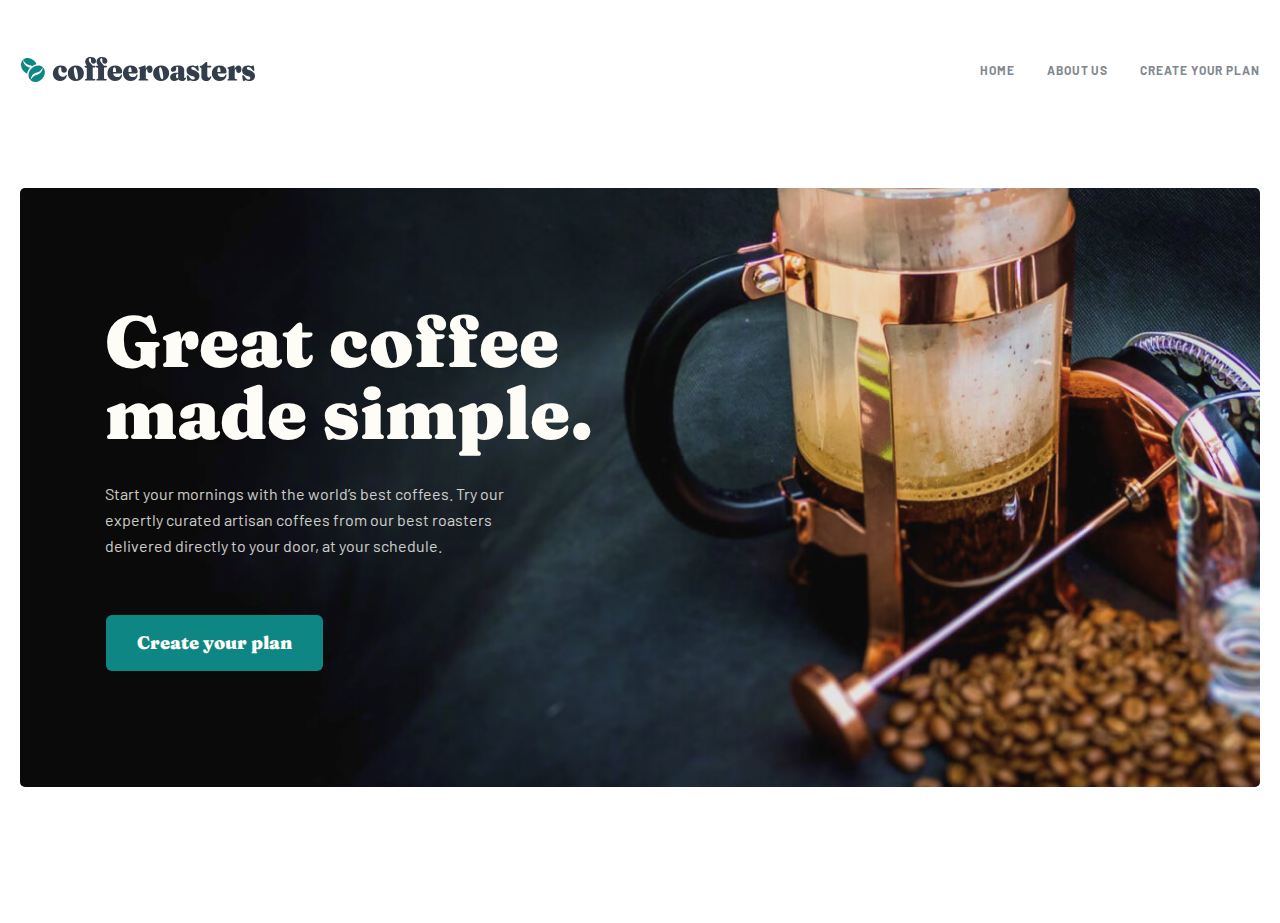
==== index.html @ 017e52be "Initial Commit, Hero section is done" ====
<!DOCTYPE html>
<html lang="en">
<head>
    <meta charset="UTF-8">
    <meta http-equiv="X-UA-Compatible" content="IE=edge">
    <meta name="viewport" content="width=device-width, initial-scale=1.0">
    <title>Coffe Roaster</title>
    <link rel="stylesheet" href="./css/normalize.css">
    <link rel="stylesheet" href="./css/main.css">
</head>
<body>
    
    <!-- Header start -->
    <header class="site-header">
        <div class="container">
            <div class="header-box">
                <a class="site-logo-link" href="index.html">
                    <img class="site-header-logo" src="./img/home/logo.svg" alt="coffe roaster logo" width="236" height="26">
                </a>
                <ul class="site-header-list">
                    <li class="site-header-item">
                        <a class="site-header-link" href="#">HOME</a>
                    </li>
                    <li class="site-header-item">
                        <a class="site-header-link" href="#">ABOUT US</a>
                    </li>
                    <li class="site-header-item">
                        <a class="site-header-link" href="#">CREATE YOUR PLAN</a>
                    </li>
                </ul>
            </div>
        </div>
    </header>
    <!-- Header finish -->
    
    <!-- Main start -->
    <main class="site-main">
        <!-- Hero section start  -->
        <section class="hero-section">
            <div class="container">
                <div class="hero-section-box">
                    <h1 class="hero-section-title">Great coffee
                        made simple.</h1>
                        <p class="hero-section-paragraph">Start your mornings with the world’s best coffees. Try our expertly curated artisan coffees from our best roasters delivered directly to your door, at your schedule.</p>
                        <button class="hero-btn" type="button">Create your plan</button>
                </div>
            </div>
            
        </section>
        <!-- Hero section finish  -->
        
    </main>
    <!-- Main finish  -->
    
    <!-- Footer start -->
    <footer class="site-footer">
        
    </footer>
    <!-- Footer finish -->
    <script src="./js/app.js"></script>
</body>
</html>
---- css/main.css ----
/* barlow-regular - latin */
@font-face {
    font-display: swap; /* Check https://developer.mozilla.org/en-US/docs/Web/CSS/@font-face/font-display for other options. */
    font-family: 'Barlow';
    font-style: normal;
    font-weight: 400;
    src: url('../fonts/barlow-v12-latin-regular.woff2') format('woff2'), /* Chrome 36+, Opera 23+, Firefox 39+ */
    url('../fonts/barlow-v12-latin-regular.woff') format('woff'); /* Chrome 5+, Firefox 3.6+, IE 9+, Safari 5.1+ */
}
/* barlow-500 - latin */
@font-face {
    font-display: swap; /* Check https://developer.mozilla.org/en-US/docs/Web/CSS/@font-face/font-display for other options. */
    font-family: 'Barlow';
    font-style: normal;
    font-weight: 500;
    src: url('../fonts/barlow-v12-latin-500.woff2') format('woff2'), /* Chrome 36+, Opera 23+, Firefox 39+ */
    url('../fonts/barlow-v12-latin-500.woff') format('woff'); /* Chrome 5+, Firefox 3.6+, IE 9+, Safari 5.1+ */
}
/* barlow-600 - latin */
@font-face {
    font-display: swap; /* Check https://developer.mozilla.org/en-US/docs/Web/CSS/@font-face/font-display for other options. */
    font-family: 'Barlow';
    font-style: normal;
    font-weight: 600;
    src: url('../fonts/barlow-v12-latin-600.woff2') format('woff2'), /* Chrome 36+, Opera 23+, Firefox 39+ */
    url('../fonts/barlow-v12-latin-600.woff') format('woff'); /* Chrome 5+, Firefox 3.6+, IE 9+, Safari 5.1+ */
}
/* barlow-700 - latin */
@font-face {
    font-display: swap; /* Check https://developer.mozilla.org/en-US/docs/Web/CSS/@font-face/font-display for other options. */
    font-family: 'Barlow';
    font-style: normal;
    font-weight: 700;
    src: url('../fonts/barlow-v12-latin-700.woff2') format('woff2'), /* Chrome 36+, Opera 23+, Firefox 39+ */
    url('../fonts/barlow-v12-latin-700.woff') format('woff'); /* Chrome 5+, Firefox 3.6+, IE 9+, Safari 5.1+ */
}

/* fraunces-regular - latin */
@font-face {
    font-display: swap; /* Check https://developer.mozilla.org/en-US/docs/Web/CSS/@font-face/font-display for other options. */
    font-family: 'Fraunces';
    font-style: normal;
    font-weight: 400;
    src: url('../fonts/fraunces-v30-latin-regular.woff2') format('woff2'), /* Chrome 36+, Opera 23+, Firefox 39+ */
    url('../fonts/fraunces-v30-latin-regular.woff') format('woff'); /* Chrome 5+, Firefox 3.6+, IE 9+, Safari 5.1+ */
}
/* fraunces-900 - latin */
@font-face {
    font-display: swap; /* Check https://developer.mozilla.org/en-US/docs/Web/CSS/@font-face/font-display for other options. */
    font-family: 'Fraunces';
    font-style: normal;
    font-weight: 900;
    src: url('../fonts/fraunces-v30-latin-900.woff2') format('woff2'), /* Chrome 36+, Opera 23+, Firefox 39+ */
    url('../fonts/fraunces-v30-latin-900.woff') format('woff'); /* Chrome 5+, Firefox 3.6+, IE 9+, Safari 5.1+ */
}

/* VARIABLES */
:root{
    /* --main-text-color : #fff; */
    /* --main-bg-color : #fff; */
    /* --main-font-size : 16px; */
    /* --main-font-weight : 400; */
    /* --main-line-height : 1.5; */
}
*{
    box-sizing: border-box;
}
/* GENERAL */
*,
*::before,
*::after{
    box-sizing: inherit;
}
html{
    height: 100%;
    box-sizing: border-box;
}
img{
    display: block;
    height: auto;
}
body{
    display: flex;
    flex-direction: column;
    height: 100%;
    margin: 0;
    padding: 0;
    font-family: "Barlow", "Arial", sans-serif;
}

/* VISUALLY-HIDDEN */
.visually-hidden {
    position: absolute;
    width: 1px;
    height: 1px;
    margin: -1px;
    padding: 0;
    border: 0;
    white-space: nowrap;
    clip-path: inset(100%);
    clip: rect(0 0 0 0);
    overflow: hidden;
}

/* CONTAINER */
.container{
    max-width: 1320px;
    margin-right: auto;
    margin-left: auto;
    padding-right: 20px;
    padding-left: 20px;
}

/* STICKY-FOOTER */
.site-main{
    flex-grow: 1;
}

/** HEADER STYLE START */

.header-box {
    display: flex;
    align-items: center;
    justify-content: space-between;
    padding-top: 44px;
    padding-bottom: 45px;
}

.site-header-list {
    display: flex;
    align-items: center;
    padding-left: 0;
    list-style: none;
}

.site-header-item:not(:last-child) {
    margin-right: 32px;
}

.site-header-link {
    font-weight: 700;
    font-size: 12px;
    line-height: 15px;
    letter-spacing: 0.923077px;
    text-decoration: none;
    color: #83888F;
}

.site-header-link:active {
    color: #333D4B;
}
/** HEADER STYLE END */

/** MAIN STYLE START*/

/*! HERO SECTION STYLE START */

.hero-section {
    margin-bottom: 136px;
}
.hero-section-box {
    background-image: url(../img/home/hero-background.jpg);
    background-repeat: no-repeat;
    background-size: cover;
    border-radius: 5px;
    padding-bottom: 116px;
}

.hero-section-title {
    font-family: 'Fraunces';
    font-weight: 900;
    font-size: 72px;
    line-height: 72px;
    color: #FEFCF7;
    width: 600px;
    margin-bottom: 32px;
    padding-top: 117px;
    padding-left: 85px;
}

.hero-section-paragraph {
    font-weight: 400;
    font-size: 16px;
    line-height: 26px;
    color: #FEFCF7;
    opacity: 0.8;
    width: 445px;
    margin-bottom: 56px;
    margin-left: 85px;
}

.hero-btn {
    font-family: 'Fraunces';
    font-weight: 900;
    font-size: 18px;
    line-height: 25px;
    text-align: center;
    color: #FEFCF7;
    width: 217px;
    height: 56px;
    background: #0E8784;
    border-radius: 6px;
    border: none;
    margin-left: 86px;
}

.hero-btn:active {
    color: #FEFCF7;
    background: #66D2CF;
}

/*! HERO SECTION STYLE END */

/** MAIN STYLE END */
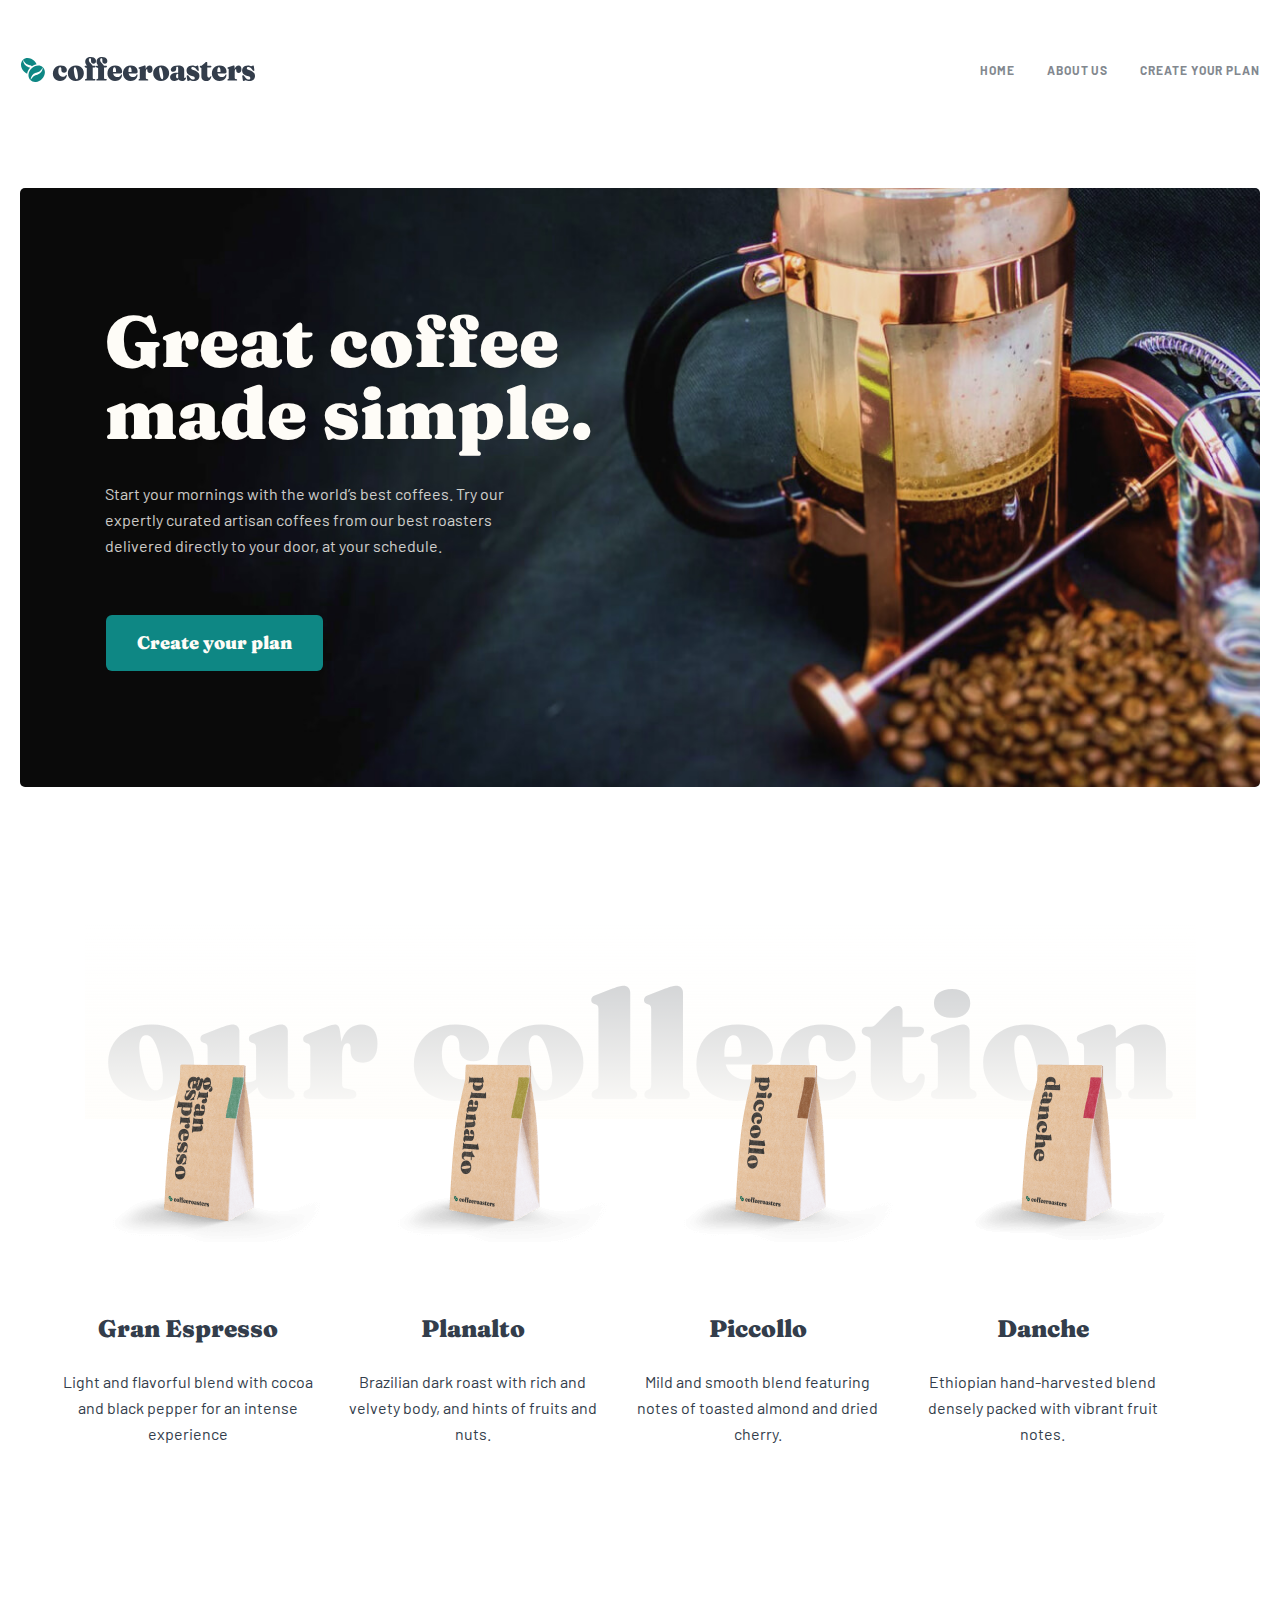
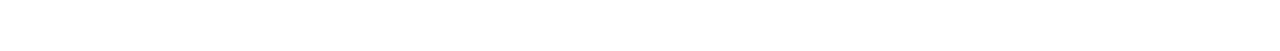
==== commit ae50934d: "Our collection section is done" ====
--- a/index.html
+++ b/index.html
@@ -43,20 +43,61 @@
                         made simple.</h1>
                         <p class="hero-section-paragraph">Start your mornings with the world’s best coffees. Try our expertly curated artisan coffees from our best roasters delivered directly to your door, at your schedule.</p>
                         <button class="hero-btn" type="button">Create your plan</button>
+                    </div>
                 </div>
-            </div>
+                
+            </section>
+            <!-- Hero section finish  -->
             
-        </section>
-        <!-- Hero section finish  -->
+            <!-- Our Collection section start  -->
+            <section class="our-collection">
+                <div class="container">
+                    <img class="our-collection-img" src="./img/home/our-collection.svg" alt="our collection" width="1111" height="196">
+                    <ul class="our-collection-list">
+                        <li class="our-collection-item">
+                            <img src="./img/home/gran-espresso.png" alt="gran-espresso" width="255" height="193">
+                        </li>
+                        <li class="our-collection-item">
+                            <img src="./img/home/planalto.png" alt="planalto" width="256" height="193">
+                        </li>
+                        <li class="our-collection-item">
+                            <img src="./img/home/picollo.png" alt="picollo" width="256" height="193">
+                        </li>
+                        <li class="our-collection-item">
+                            <img src="./img/home/danche.png" alt="danche" width="256" height="193">
+                        </li>
+                    </ul>
+                    <ul class="our-collection-title-list">
+                        <li class="our-collection-title-item">
+                            <h2 class="our-collection-title">Gran Espresso</h2>
+                            <p class="our-collection-paragraph">Light and flavorful blend with cocoa and black pepper for an intense experience</p>
+                        </li>
+                        <li class="our-collection-title-item">
+                            <h2 class="our-collection-title">Planalto</h2>
+                            <p class="our-collection-paragraph">Brazilian dark roast with rich and velvety body, and hints of fruits and nuts.</p>
+                        </li>
+                        <li class="our-collection-title-item">
+                            <h2 class="our-collection-title">Piccollo</h2>
+                            <p class="our-collection-paragraph">Mild and smooth blend featuring notes of toasted almond and dried cherry.</p>
+                        </li>
+                        <li class="our-collection-title-item">
+                            <h2 class="our-collection-title">Danche</h2>
+                            <p class="our-collection-paragraph">Ethiopian hand-harvested blend densely packed with vibrant fruit notes.</p>
+                        </li>
+                    </ul>
+                </div>
+            </section>
+            <!-- Our Collection section finish  -->
+            
+        </main>
+        <!-- Main finish  -->
         
-    </main>
-    <!-- Main finish  -->
-    
-    <!-- Footer start -->
-    <footer class="site-footer">
-        
-    </footer>
-    <!-- Footer finish -->
-    <script src="./js/app.js"></script>
-</body>
-</html>
+        <!-- Footer start -->
+        <footer class="site-footer">
+            
+        </footer>
+        <!-- Footer finish -->
+        <script src="./js/app.js"></script>
+    </body>
+    </html>
+    --- a/css/main.css
+++ b/css/main.css
@@ -211,4 +211,70 @@
 
 /*! HERO SECTION STYLE END */
 
+/*! OUR COLLECTION SECTION STYLE START */
+.our-collection {
+    margin-bottom: 188px;
+    position: relative;
+}
+
+.our-collection-img {
+    margin-top: 0;
+    margin-bottom: 0;
+    margin-left: auto;
+    margin-right: auto;
+    z-index: -1;
+}
+
+.our-collection-list {
+    position: absolute;
+    top: 110px;
+    left: 0;
+    right: 0;
+    display: flex;
+    align-items: center;
+    justify-content: center;
+    list-style: none;
+    padding-left: 0;
+}
+
+.our-collection-item:not(:last-child) {
+    margin-right: 30px;
+}
+
+.our-collection-title-list {
+    display: flex;
+    align-items: center;
+    margin-top: 194px;
+    list-style: none;
+    
+}
+
+.our-collection-title-item:not(:first-child) {
+    margin-left: 30px;
+}
+.our-collection-title {
+    font-family: 'Fraunces';
+    font-weight: 900;
+    font-size: 24px;
+    line-height: 32px;
+    text-align: center;
+    color: #333D4B;
+    margin-top: 0;
+    margin-bottom: 24px;
+    width: 255px;
+}
+
+.our-collection-paragraph {
+    font-family: 'Barlow';
+    font-style: normal;
+    font-weight: 400;
+    font-size: 16px;
+    line-height: 26px;
+    text-align: center;
+    color: #333D4B;
+    width: 255px;
+}
+
+/*! OUR COLLECTION SECTION STYLE END */
+
 /** MAIN STYLE END */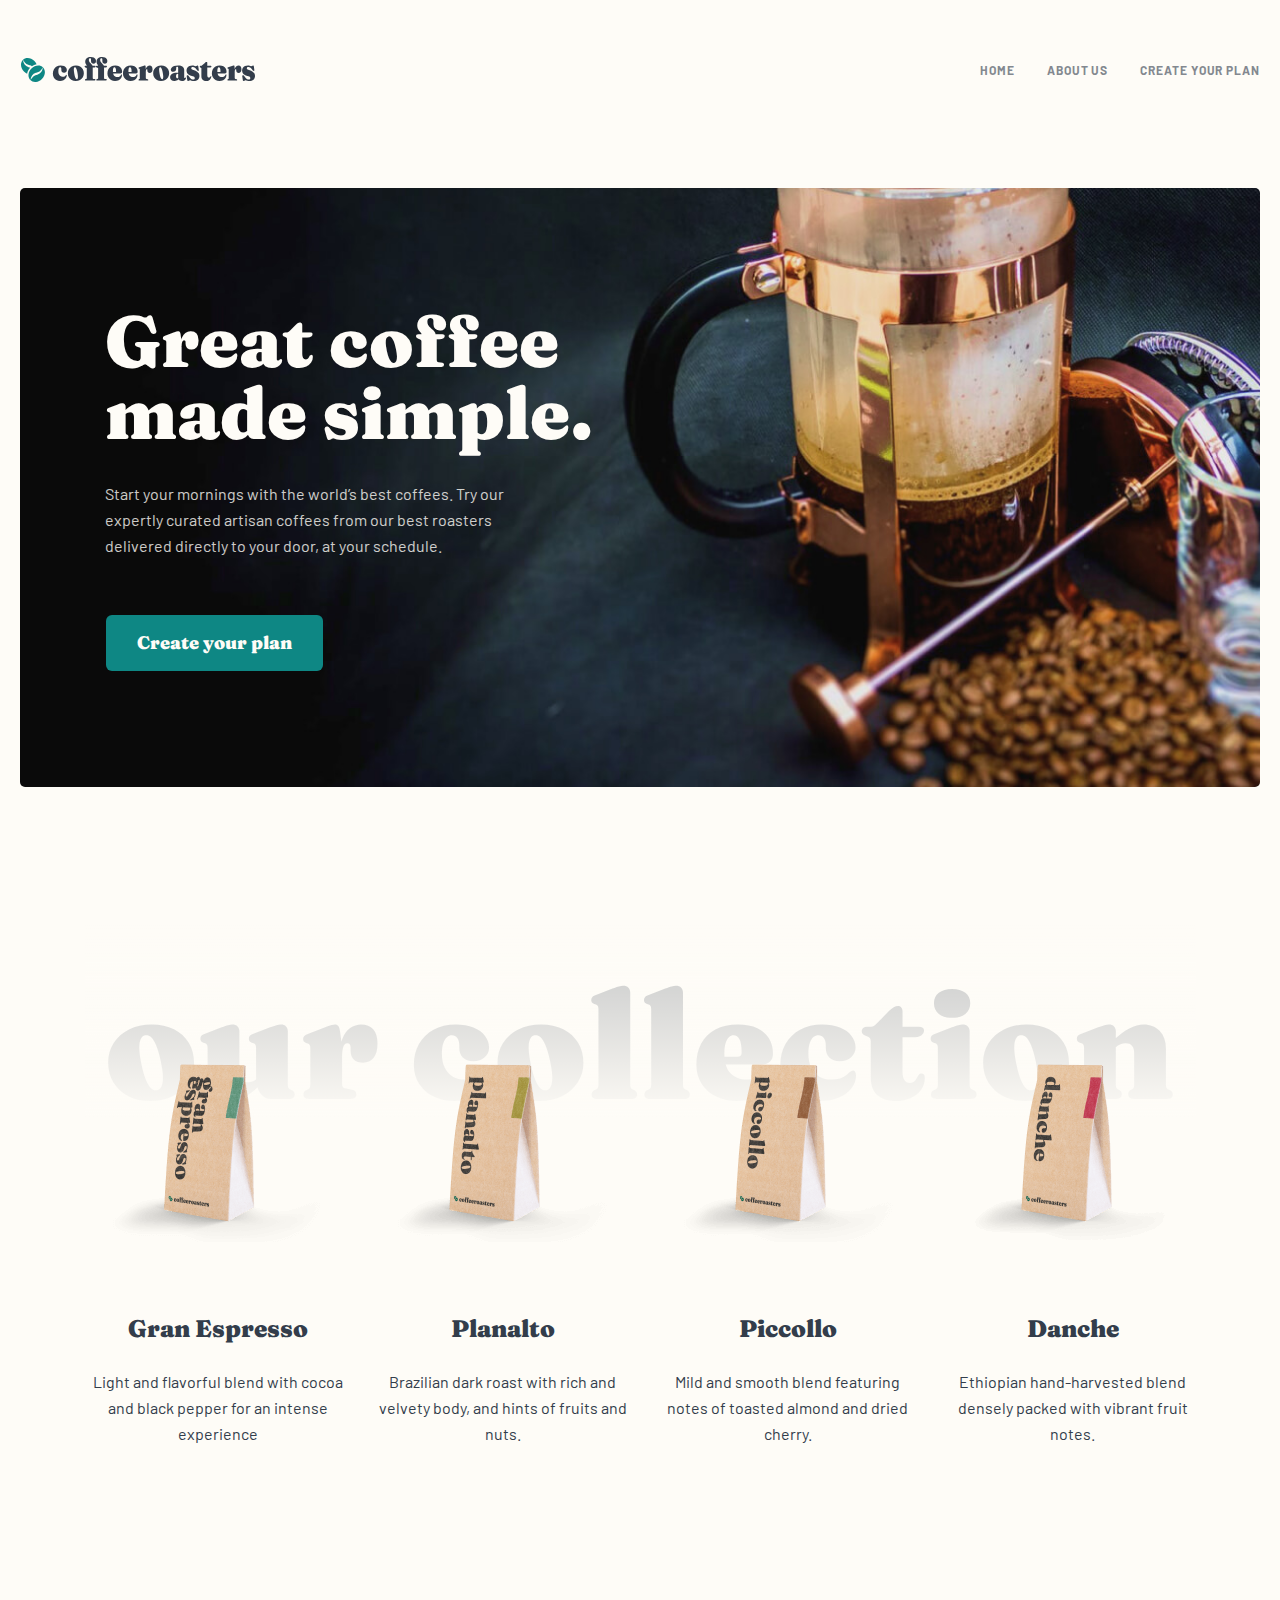
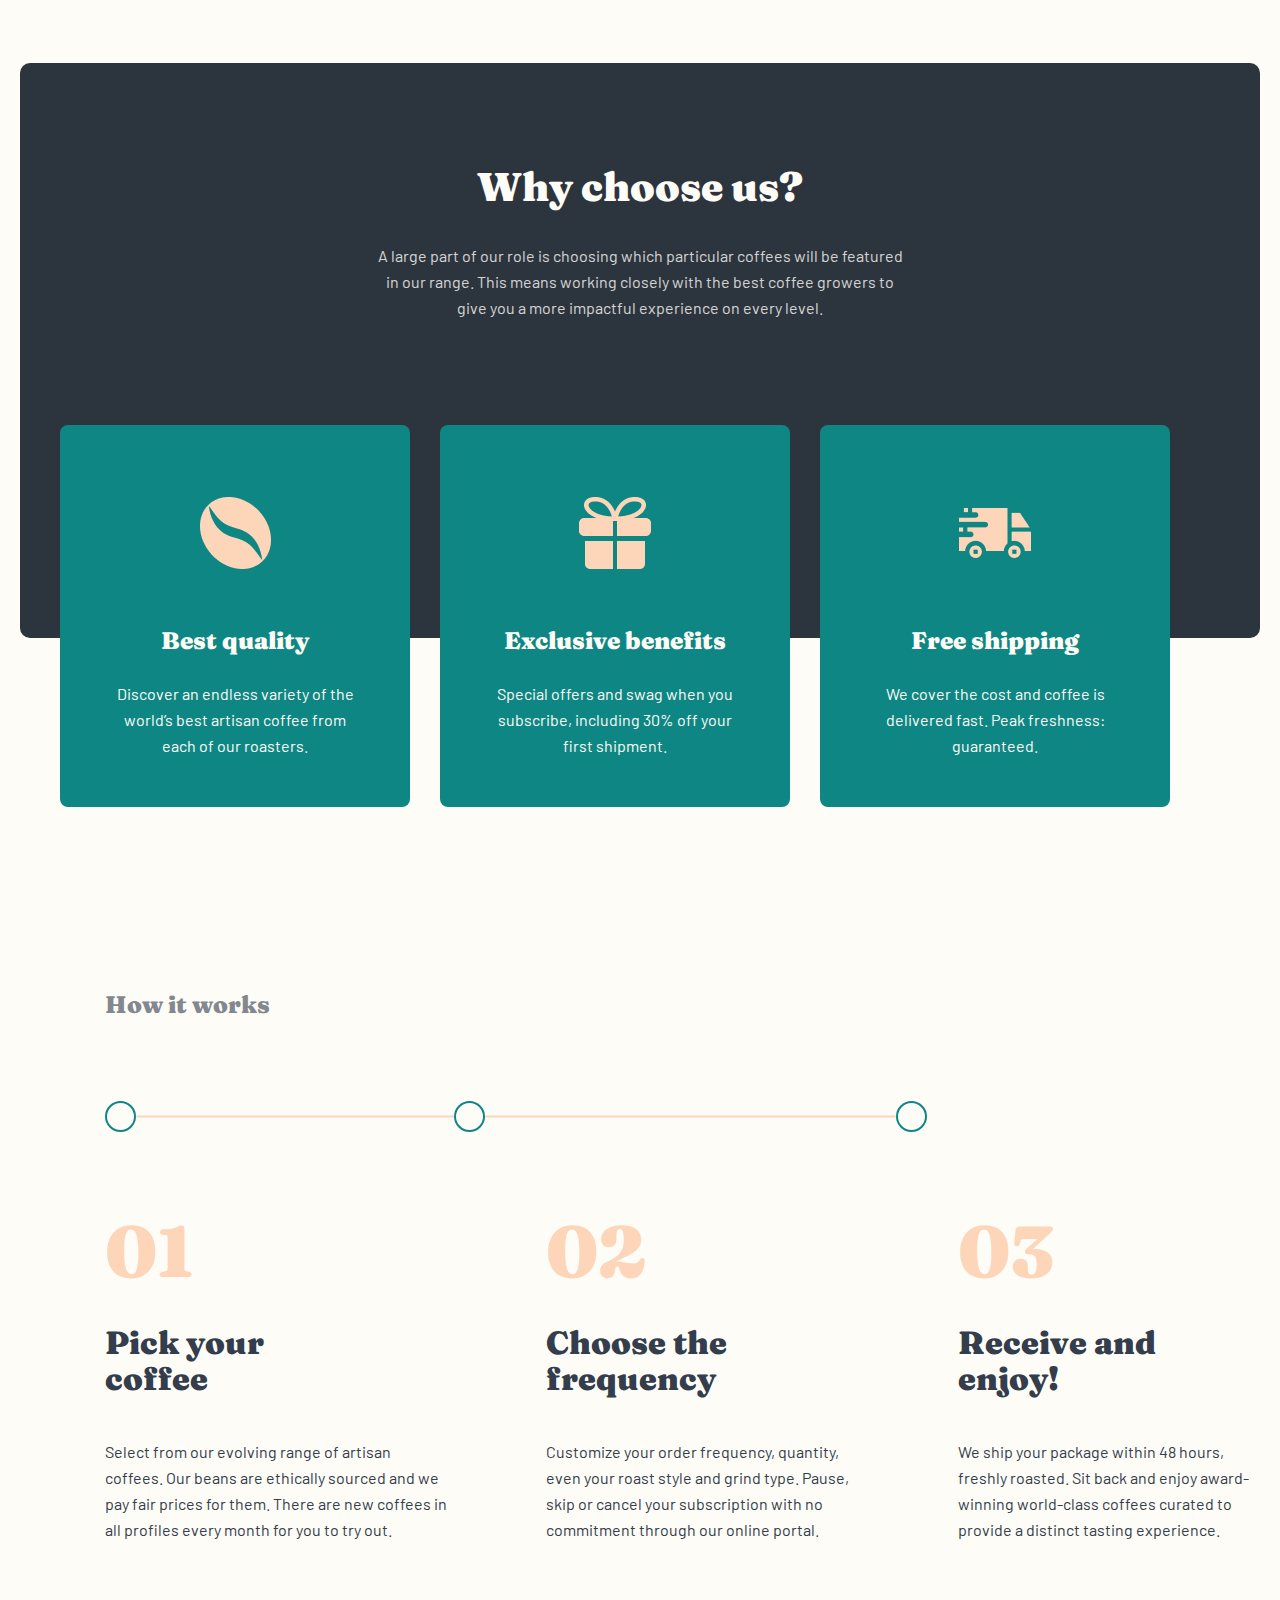
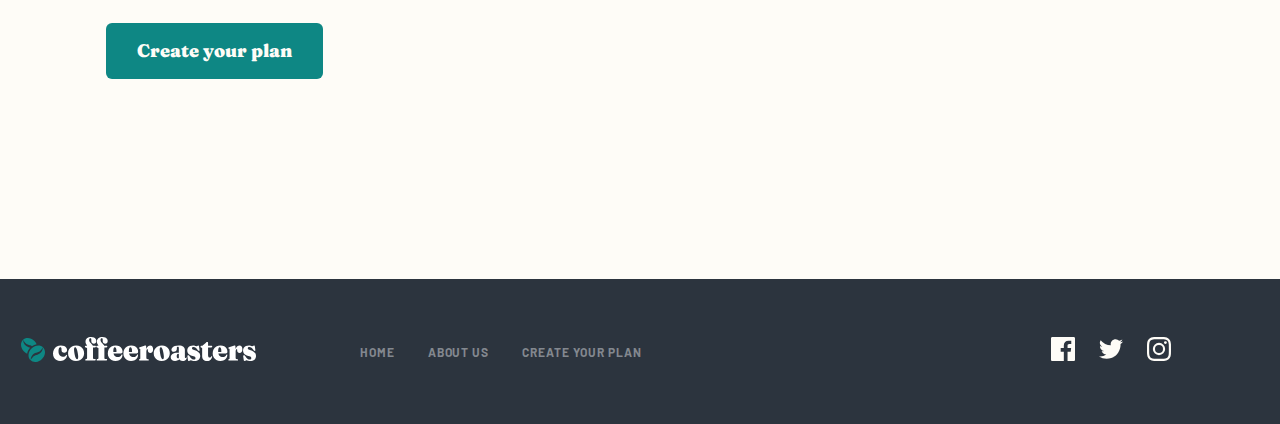
==== commit 6d37cb5f: "Home part is done" ====
--- a/index.html
+++ b/index.html
@@ -50,7 +50,7 @@
             <!-- Hero section finish  -->
             
             <!-- Our Collection section start  -->
-            <section class="our-collection">
+            <section class="our-collection-section">
                 <div class="container">
                     <img class="our-collection-img" src="./img/home/our-collection.svg" alt="our collection" width="1111" height="196">
                     <ul class="our-collection-list">
@@ -89,15 +89,109 @@
             </section>
             <!-- Our Collection section finish  -->
             
-        </main>
-        <!-- Main finish  -->
-        
-        <!-- Footer start -->
-        <footer class="site-footer">
-            
-        </footer>
-        <!-- Footer finish -->
-        <script src="./js/app.js"></script>
-    </body>
-    </html>
-    +            <!-- Why choose us section start  -->
+            <section class="whychoose-us-section">
+                <div class="container">
+                    <div class="whychoose-us-box"> 
+                        <h2 class="whychoose-us-title">Why choose us?</h2>
+                        <p class="whychoose-us-paragraph">A large part of our role is choosing which particular coffees will be featured 
+                            in our range. This means working closely with the best coffee growers to give 
+                            you a more impactful experience on every level.</p>
+                        </div>
+                        <ul class="whychoose-us-list">
+                            <li class="whychooos-us-item">
+                                <h3 class="whychoose-us-item-title whychoose-us-beforeimg1">Best quality</h3>
+                                <p class="whychoose-us-item-paragraph">Discover an endless variety of the world’s best artisan coffee from each of our roasters.</p>
+                            </li>
+                            <li class="whychooos-us-item">
+                                <h3 class="whychoose-us-item-title whychoose-us-beforeimg2">Exclusive benefits</h3>
+                                <p class="whychoose-us-item-paragraph">Special offers and swag when you subscribe, including 30% off your first shipment.</p>
+                            </li>
+                            <li class="whychooos-us-item margin">
+                                <h3 class="whychoose-us-item-title whychoose-us-beforeimg3">Free shipping</h3>
+                                <p class="whychoose-us-item-paragraph">We cover the cost and coffee is delivered fast. Peak freshness: guaranteed.</p>
+                            </li>
+                        </ul>
+                    </div>
+                </section>
+                <!-- Why choose us section finish  -->
+                
+                <!-- How it works section start  -->
+                <section class="how-itworks-section">
+                    <div class="container">
+                        <h2 class="how-itworks-title">How it works</h2>
+                        <div class="how-itworks-img">
+                            <img class="oval1" src="./img/home/oval.svg" alt="oval" width="31" height="31">
+                            <img class="line-oval" src="./img/home/line-oval.svg" alt="line" width="760" height="1">
+                            <img class="oval2" src="./img/home/oval.svg" alt="oval" width="31" height="31">
+                            <img class="oval3" src="./img/home/oval.svg" alt="oval" width="31" height="31">
+                        </div>
+                        <ul class="how-itworks-list">
+                            <li class="how-itworks-item">
+                                <span class="how-itworks-item-num">01</span>
+                                <h3 class="how-itworks-item-title">Pick your
+                                    coffee</h3>
+                                    <p class="how-itworks-item-paragraph">Select from our evolving range of artisan coffees. Our beans are ethically sourced and we pay fair prices for them. There are new coffees in all profiles every month for you to try out.</p>
+                                </li>
+                                <li class="how-itworks-item">
+                                    <span class="how-itworks-item-num">02</span>
+                                    <h3 class="how-itworks-item-title">Choose the frequency</h3>
+                                    <p class="how-itworks-item-paragraph">Customize your order frequency, quantity, even your roast style and grind type. Pause, skip or cancel your subscription with no commitment through our online portal.</p>
+                                </li>
+                                <li class="how-itworks-item">
+                                    <span class="how-itworks-item-num">03</span>
+                                    <h3 class="how-itworks-item-title">Receive and enjoy!</h3>
+                                    <p class="how-itworks-item-paragraph">We ship your package within 48 hours, freshly roasted. Sit back and enjoy award-winning world-class coffees curated to provide a distinct tasting experience.</p>
+                                </li>
+                            </ul>
+                            <button class="hero-btn" type="button">Create your plan</button>
+                        </div>
+                    </section>
+                    
+                    <!-- How it works section finish  -->
+                </main>
+                <!-- Main finish  -->
+                
+                <!-- Footer start -->
+                <footer class="site-footer">
+                    <div class="container">
+                        <div class="footer-box">
+                            <a class="site-logo-link" href="index.html">
+                                <svg  width="237" height="27" fill="white" xmlns="http://www.w3.org/2000/svg"><g fill-rule="evenodd" clip-rule="evenodd"><path d="M75.751 23.86c0 .506-.255.76-.766.76H65.99a.745.745 0 0 1-.53-.19c-.136-.127-.204-.306-.204-.537a.77.77 0 0 1 .139-.48.977.977 0 0 1 .431-.297l.701-.215a.73.73 0 0 0 .408-.314c.098-.154.147-.375.147-.661v-9.554a.643.643 0 0 0-.115-.389c-.076-.104-.217-.2-.423-.289l-.946-.314c-.25-.121-.429-.25-.537-.388a.788.788 0 0 1-.163-.504c0-.199.067-.361.203-.488l.054-.045a.83.83 0 0 1 .508-.145h1.43l-.01-.097a1.345 1.345 0 0 0-.23-.556l-.554-.802a5.237 5.237 0 0 1-.554-1.066c-.163-.413-.244-.923-.244-1.529 0-1.443.489-2.597 1.466-3.462C67.944 1.433 69.336 1 71.14 1c1.163 0 2.127.187 2.893.562.766.375 1.34.873 1.72 1.496.38.622.57 1.303.57 2.041 0 .87-.226 1.524-.677 1.959-.45.435-1.029.653-1.735.653-.783 0-1.413-.254-1.891-.76-.478-.507-.717-1.18-.717-2.017V3.463c0-.386-.076-.67-.228-.851-.152-.182-.386-.273-.701-.273-.402 0-.706.138-.913.413-.206.276-.31.672-.31 1.19 0 .53.123 1.025.367 1.488.245.463.546.895.905 1.297.358.402.717.788 1.076 1.157.358.37.66.733.904 1.091l.07.108c.132.214.22.428.264.64l.015.087h2.414c.25 0 .442.052.578.157.136.105.204.267.204.487 0 .331-.141.601-.424.81-.282.21-.728.315-1.336.315H73.03v10.297c0 .309.046.546.138.71a.589.589 0 0 0 .448.298l1.402.215c.25.033.435.113.554.24.12.127.18.3.18.52Zm-32.092.38c-.978.474-2.118.71-3.422.71-1.38 0-2.616-.292-3.708-.876a6.4 6.4 0 0 1-2.584-2.537c-.63-1.107-.945-2.454-.945-4.041 0-1.532.329-2.901.986-4.108a7.38 7.38 0 0 1 2.746-2.86c1.174-.699 2.543-1.049 4.108-1.049 1.336 0 2.463.199 3.382.595.918.397 1.619.934 2.102 1.612a3.82 3.82 0 0 1 .726 2.273c0 .881-.253 1.573-.758 2.074-.506.501-1.193.752-2.062.752-.891 0-1.568-.256-2.03-.768-.461-.513-.692-1.215-.692-2.108v-1.058c0-.54-.098-.947-.294-1.223-.195-.275-.472-.413-.83-.413-.36 0-.682.146-.97.438-.288.292-.511.73-.669 1.314-.157.584-.236 1.306-.236 2.165 0 1.234.182 2.27.546 3.108.364.837.861 1.465 1.491 1.884.63.419 1.348.628 2.152.628s1.477-.118 2.02-.355c.544-.237.962-.637 1.256-1.199.163-.154.29-.253.383-.297a.622.622 0 0 1 .269-.066.374.374 0 0 1 .269.157c.07.093.1.24.09.438-.088 1.08-.42 2.033-.995 2.86-.576.826-1.353 1.476-2.33 1.95Zm16.568-.33c-1.222.671-2.643 1.007-4.262 1.007-1.576 0-2.958-.328-4.148-.983a7.068 7.068 0 0 1-2.78-2.72c-.662-1.156-.993-2.495-.993-4.016 0-1.454.347-2.763 1.043-3.925.695-1.163 1.657-2.086 2.885-2.769 1.227-.683 2.64-1.025 4.237-1.025 1.587 0 2.972.33 4.156.992a7.106 7.106 0 0 1 2.771 2.744c.663 1.168.994 2.518.994 4.05 0 1.454-.344 2.757-1.034 3.909-.69 1.151-1.647 2.063-2.87 2.735Zm-3.023-.712c-.337.067-.666-.082-.986-.446-.321-.364-.625-.975-.913-1.835-.288-.86-.563-1.989-.823-3.388-.25-1.4-.392-2.551-.424-3.455-.033-.903.032-1.586.196-2.05.163-.462.412-.732.75-.81.336-.065.665.083.985.447.32.364.628.975.921 1.835.294.86.57 1.989.831 3.388.261 1.4.405 2.554.432 3.463.027.91-.043 1.595-.212 2.058-.168.463-.42.727-.758.793Zm29.158 1.422c.51 0 .766-.254.766-.76 0-.22-.06-.394-.18-.521-.119-.127-.304-.207-.553-.24l-1.402-.215a.589.589 0 0 1-.448-.297c-.093-.165-.139-.402-.139-.711V11.578h1.157c.609 0 1.054-.104 1.337-.313.282-.21.423-.48.423-.81 0-.22-.067-.383-.203-.488-.136-.105-.329-.157-.579-.157h-2.414l-.015-.087a1.998 1.998 0 0 0-.264-.64l-.07-.108a8.285 8.285 0 0 0-.904-1.09c-.359-.37-.717-.756-1.076-1.158a6.525 6.525 0 0 1-.904-1.297 3.138 3.138 0 0 1-.367-1.488c0-.518.103-.914.31-1.19.206-.275.51-.413.912-.413.315 0 .55.09.701.273.152.181.228.465.228.85v1.472c0 .837.24 1.51.718 2.016.478.507 1.108.76 1.89.76.706 0 1.285-.217 1.736-.652.45-.435.676-1.088.676-1.959 0-.738-.19-1.419-.57-2.041-.38-.623-.954-1.121-1.72-1.496S83.678 1 82.515 1c-1.803 0-3.194.433-4.172 1.298-.978.865-1.467 2.019-1.467 3.462 0 .606.081 1.116.245 1.53.163.412.347.768.554 1.065l.554.802c.122.178.198.363.229.556l.011.097h-1.43a.83.83 0 0 0-.509.145l-.053.045a.637.637 0 0 0-.204.488c0 .198.054.366.163.504.109.137.288.267.538.388l.945.314c.207.088.348.185.424.29a.643.643 0 0 1 .114.388v9.554c0 .286-.049.507-.147.66a.73.73 0 0 1-.407.315l-.701.215a.977.977 0 0 0-.432.297.77.77 0 0 0-.138.48c0 .231.067.41.203.537.136.127.313.19.53.19h8.997Zm12.762-.48c-1.054.54-2.271.81-3.651.81-1.521 0-2.858-.316-4.01-.95a6.822 6.822 0 0 1-2.697-2.661c-.647-1.14-.97-2.46-.97-3.959 0-1.576.313-2.956.937-4.14a6.684 6.684 0 0 1 2.714-2.769c1.184-.661 2.608-.992 4.27-.992 1.413 0 2.63.279 3.651.835 1.022.556 1.807 1.311 2.355 2.264.549.954.823 2.014.823 3.182 0 .507-.135.907-.407 1.199l-.065.064c-.268.25-.637.374-1.109.374h-7.45l.016.076c.197.907.535 1.634 1.013 2.18.815.931 1.901 1.397 3.26 1.397.869 0 1.638-.199 2.306-.596.668-.396 1.116-.947 1.344-1.652.131-.144.248-.24.351-.29a.64.64 0 0 1 .269-.074c.108 0 .201.044.277.132.076.088.114.237.114.447a5.31 5.31 0 0 1-.88 2.966c-.587.898-1.407 1.617-2.461 2.157Zm-5.78-8.068a12.888 12.888 0 0 1-.023-.791c0-1.036.076-1.851.229-2.446.152-.595.347-1.017.586-1.265.24-.248.506-.372.799-.372.38 0 .736.325 1.067.976.332.65.498 1.73.498 3.24 0 .462-.207.693-.62.693h-2.533l-.002-.035Zm21.361 8.069c-1.054.54-2.271.81-3.651.81-1.521 0-2.857-.317-4.009-.951a6.825 6.825 0 0 1-2.698-2.661c-.646-1.14-.969-2.46-.969-3.959 0-1.576.312-2.956.937-4.14a6.681 6.681 0 0 1 2.714-2.769c1.184-.661 2.607-.992 4.27-.992 1.412 0 2.629.279 3.651.835 1.021.556 1.806 1.311 2.355 2.264.549.954.823 2.014.823 3.182 0 .507-.136.907-.407 1.199l-.065.064c-.268.25-.638.374-1.109.374h-7.451l.016.076c.198.907.536 1.634 1.013 2.18.815.931 1.902 1.397 3.26 1.397.869 0 1.638-.199 2.306-.596.669-.396 1.117-.947 1.345-1.652.13-.144.247-.24.35-.29a.644.644 0 0 1 .269-.074c.109 0 .201.044.277.132.076.088.114.237.114.447a5.31 5.31 0 0 1-.88 2.966c-.586.898-1.407 1.617-2.461 2.157Zm-5.779-8.07a13.39 13.39 0 0 1-.023-.79c0-1.036.076-1.851.228-2.446.152-.595.348-1.017.587-1.265s.505-.372.799-.372c.38 0 .736.325 1.067.976.331.65.497 1.73.497 3.24 0 .462-.206.693-.619.693h-2.534l-.002-.035Zm19.674 8.342c-.136.138-.334.207-.595.207h-8.149c-.239 0-.427-.066-.563-.198-.135-.133-.203-.315-.203-.546 0-.176.04-.322.122-.438.081-.116.193-.223.334-.322l.375-.15a.55.55 0 0 0 .293-.313c.055-.143.082-.38.082-.71v-8.398c0-.264-.03-.454-.09-.57a.619.619 0 0 0-.301-.272l-.424-.05a1.04 1.04 0 0 1-.334-.281.637.637 0 0 1-.106-.38c0-.177.054-.334.163-.471.108-.138.293-.257.554-.356l4.629-1.339c.271-.11.499-.187.684-.231a2.09 2.09 0 0 1 .473-.066c.185 0 .323.066.415.198l.03.048c.076.138.129.36.158.663l.124 2.568.028-.094a6.54 6.54 0 0 1 .182-.515c.397-.986.921-1.72 1.573-2.199.652-.479 1.364-.719 2.135-.719.934 0 1.652.314 2.151.943.5.628.75 1.58.75 2.859 0 1.267-.261 2.198-.782 2.793-.522.595-1.195.893-2.021.893-.804 0-1.399-.204-1.785-.612-.386-.407-.589-.986-.611-1.735l-.016-.661c-.011-.254-.06-.452-.147-.595-.087-.144-.228-.215-.424-.215-.195 0-.367.102-.513.306-.147.203-.258.515-.334.933-.076.42-.114.954-.114 1.604v5.818c0 .309.048.554.146.736.098.181.25.294.457.338l1.222.248c.228.033.391.119.489.256a.82.82 0 0 1 .147.488c0 .22-.068.4-.204.537Zm13.031.504c1.619 0 3.039-.336 4.262-1.008 1.222-.672 2.178-1.584 2.868-2.735.69-1.152 1.035-2.455 1.035-3.91 0-1.531-.331-2.881-.994-4.05a7.104 7.104 0 0 0-2.771-2.743c-1.184-.661-2.569-.992-4.156-.992-1.597 0-3.01.342-4.238 1.025-1.227.683-2.189 1.606-2.884 2.769-.696 1.162-1.043 2.47-1.043 3.925 0 1.521.331 2.86.994 4.017a7.068 7.068 0 0 0 2.779 2.719c1.189.655 2.572.983 4.148.983Zm.252-2.165c.321.364.65.513.986.446.337-.066.59-.33.758-.793.169-.463.239-1.149.212-2.058-.027-.909-.171-2.063-.432-3.463s-.538-2.529-.831-3.388c-.293-.86-.6-1.471-.921-1.835-.32-.364-.649-.512-.986-.446-.337.077-.587.347-.75.81-.163.463-.228 1.146-.195 2.05.032.903.174 2.055.423 3.454.261 1.4.536 2.529.824 3.388.288.86.592 1.471.912 1.835Zm20.838 2.198c.913 0 1.663-.168 2.249-.504.587-.336 1.024-.735 1.312-1.198.288-.463.432-.887.432-1.273a.748.748 0 0 0-.106-.413.323.323 0 0 0-.285-.165.323.323 0 0 0-.147.033.331.331 0 0 0-.114.099c-.054.198-.138.336-.252.413a.644.644 0 0 1-.367.116c-.185 0-.323-.064-.416-.19-.092-.127-.138-.295-.138-.504v-7.306c0-1.455-.492-2.581-1.475-3.38-.984-.8-2.524-1.199-4.621-1.199-1.63 0-2.991.204-4.083.612-1.092.408-1.912.928-2.461 1.562-.548.633-.823 1.28-.823 1.942 0 .705.204 1.242.611 1.612.408.369.997.553 1.769.553.945 0 1.689-.256 2.233-.768.543-.513.815-1.177.815-1.992v-1.256c0-.309.095-.548.285-.72.19-.17.426-.255.709-.255.304 0 .546.113.725.338.179.226.269.532.269.918v4.818l-.087-.019a5.463 5.463 0 0 0-.911-.087l-.175-.002c-2.337 0-4.078.397-5.224 1.19-1.146.794-1.72 1.901-1.72 3.323 0 1.08.394 1.967 1.182 2.661.788.694 1.834 1.041 3.137 1.041a6.31 6.31 0 0 0 2.739-.603c.635-.302 1.152-.698 1.549-1.188l.023-.03.024.075c.125.357.354.677.688.96l.103.084c.603.468 1.454.702 2.551.702Zm-5.615-3.115a1.25 1.25 0 0 0 1.052.537l.093-.003c.185-.013.364-.065.538-.155l.053-.03v-4.242l-.081-.025a2.533 2.533 0 0 0-.652-.074c-.424 0-.764.198-1.019.595-.255.397-.383.98-.383 1.752 0 .738.133 1.287.399 1.645ZM174.212 25c1.934 0 3.417-.446 4.449-1.339 1.033-.892 1.549-2.11 1.549-3.653 0-.936-.174-1.757-.522-2.462-.348-.706-.956-1.331-1.825-1.877-.87-.545-2.092-1.06-3.668-1.545-.586-.187-1.04-.377-1.361-.57-.32-.193-.54-.4-.66-.62a1.474 1.474 0 0 1-.179-.71c0-.376.136-.678.408-.91.271-.231.673-.347 1.206-.347.739 0 1.437.248 2.094.744.657.496 1.383 1.344 2.176 2.545.206.254.413.438.619.554.207.116.402.151.587.107a.576.576 0 0 0 .424-.454c.054-.237.043-.576-.033-1.017l-.424-3.041c-.043-.32-.125-.545-.244-.678a.607.607 0 0 0-.473-.198c-.174 0-.391.06-.652.182-.26.121-.519.245-.774.372-.255.126-.448.19-.578.19-.12 0-.297-.066-.53-.199-.234-.132-.562-.264-.986-.396-.424-.133-.973-.199-1.646-.199-1.12 0-2.127.204-3.024.612-.896.408-1.603.989-2.119 1.744-.516.754-.774 1.655-.774 2.702 0 .926.193 1.736.579 2.43.386.694.975 1.29 1.768 1.785.793.496 1.793.898 2.999 1.207.782.209 1.383.421 1.801.636.418.215.706.45.864.703.158.253.236.534.236.843 0 .407-.136.743-.407 1.008-.272.264-.685.396-1.239.396a3.415 3.415 0 0 1-1.491-.338c-.473-.226-.959-.615-1.459-1.166-.5-.55-1.059-1.306-1.679-2.264a1.524 1.524 0 0 0-.627-.53.84.84 0 0 0-.709.018c-.228.088-.375.275-.44.561-.065.287-.049.64.049 1.058l.505 3.29c.076.33.185.55.326.66.141.11.293.166.456.166.185 0 .41-.06.677-.182l.798-.364c.266-.12.481-.181.644-.181.163 0 .378.06.644.181.266.122.614.243 1.043.364.429.121.97.182 1.622.182Zm15.451-.62c-.717.38-1.565.57-2.543.57-1.651 0-2.893-.402-3.724-1.206-.831-.805-1.247-2.072-1.247-3.802v-7.47c0-.232-.022-.409-.065-.53-.043-.121-.152-.22-.326-.297l-.766-.248c-.185-.088-.304-.196-.359-.323a1.204 1.204 0 0 1-.081-.47c0-.232.081-.422.244-.57a.861.861 0 0 1 .603-.224h.799a.543.543 0 0 0 .31-.116c.108-.077.255-.231.44-.463l3.015-2.529a2.83 2.83 0 0 1 .652-.603 1.21 1.21 0 0 1 .652-.206c.25 0 .445.077.587.231l.044.055c.112.154.168.378.168.672l-.001 2.959h3.407c.239 0 .424.052.554.157.131.105.196.267.196.487 0 .31-.136.573-.408.794l-.06.046c-.274.19-.689.284-1.244.284h-2.445l.001 7.538c0 .826.138 1.438.415 1.834.277.397.682.596 1.214.596.229 0 .441-.05.636-.15.196-.099.372-.228.53-.388a4.42 4.42 0 0 0 .448-.537c.141-.198.277-.397.408-.595a.242.242 0 0 1 .285.058c.081.082.117.25.106.504-.076.893-.324 1.678-.742 2.355a4.364 4.364 0 0 1-1.703 1.587Zm10.676.57c1.379 0 2.596-.27 3.65-.81 1.054-.54 1.875-1.259 2.462-2.157.586-.898.88-1.887.88-2.966 0-.21-.038-.359-.114-.447a.356.356 0 0 0-.278-.132.636.636 0 0 0-.268.074 1.24 1.24 0 0 0-.351.29c-.228.705-.676 1.256-1.345 1.652-.668.397-1.437.596-2.306.596-1.358 0-2.445-.466-3.26-1.397-.477-.546-.815-1.273-1.013-2.18l-.016-.076h7.451c.472 0 .841-.125 1.109-.373l.065-.065c.271-.292.407-.692.407-1.199 0-1.168-.274-2.228-.823-3.181-.549-.954-1.334-1.709-2.355-2.265-1.022-.556-2.238-.835-3.651-.835-1.662 0-3.086.33-4.27.992a6.681 6.681 0 0 0-2.714 2.769c-.625 1.184-.937 2.564-.937 4.14 0 1.499.323 2.818.97 3.959A6.816 6.816 0 0 0 196.329 24c1.152.634 2.488.95 4.01.95Zm-2.152-9.669c0 .274.008.537.023.79l.002.036h2.534c.413 0 .619-.231.619-.694 0-1.51-.165-2.59-.497-3.24-.331-.65-.687-.975-1.067-.975-.294 0-.56.124-.799.372s-.435.67-.587 1.265c-.152.595-.228 1.41-.228 2.446Zm19.102 9.339c.261 0 .459-.069.595-.207a.732.732 0 0 0 .204-.537.82.82 0 0 0-.147-.488c-.098-.137-.261-.223-.489-.256l-1.222-.248a.647.647 0 0 1-.457-.338c-.097-.182-.146-.427-.146-.736v-5.818c0-.65.038-1.185.114-1.604.076-.418.187-.73.334-.934.147-.203.318-.305.513-.305.196 0 .337.071.424.215.087.143.136.341.147.595l.016.66c.022.75.225 1.329.611 1.736.386.408.981.612 1.785.612.826 0 1.499-.298 2.021-.893.522-.595.782-1.526.782-2.793 0-1.278-.25-2.231-.749-2.86-.5-.628-1.217-.942-2.152-.942-.771 0-1.483.24-2.135.72-.652.479-1.176 1.212-1.573 2.198a6.973 6.973 0 0 0-.182.515l-.028.095-.124-2.569c-.029-.304-.081-.525-.158-.663l-.029-.048c-.093-.132-.231-.198-.416-.198-.13 0-.288.022-.473.066a4.95 4.95 0 0 0-.684.231l-4.629 1.34c-.261.098-.446.217-.554.355a.738.738 0 0 0-.163.47c0 .155.035.282.106.38.07.1.182.194.334.282l.424.05a.619.619 0 0 1 .301.272c.06.116.09.306.09.57v8.397c0 .33-.027.568-.082.71a.55.55 0 0 1-.293.315l-.375.149c-.141.099-.253.206-.334.322a.739.739 0 0 0-.122.438c0 .231.068.413.203.546.136.132.324.198.563.198h8.149Zm17.163-.959c-1.033.893-2.516 1.339-4.45 1.339-.652 0-1.192-.06-1.622-.182a7.492 7.492 0 0 1-1.043-.364c-.266-.12-.481-.181-.644-.181-.163 0-.377.06-.643.181l-.799.364c-.266.121-.492.182-.676.182a.731.731 0 0 1-.457-.165c-.141-.11-.25-.33-.326-.661l-.505-3.29c-.098-.418-.114-.771-.049-1.058.065-.286.212-.473.44-.561a.84.84 0 0 1 .709-.017c.234.1.443.275.628.529.619.958 1.179 1.713 1.678 2.264.5.551.987.94 1.459 1.166.473.226.97.338 1.492.338.554 0 .967-.132 1.238-.396.272-.265.408-.6.408-1.009 0-.308-.079-.589-.237-.843-.157-.253-.445-.487-.863-.702-.419-.215-1.019-.427-1.801-.636-1.207-.309-2.206-.711-2.999-1.207-.794-.496-1.383-1.09-1.769-1.785-.386-.694-.578-1.504-.578-2.43 0-1.047.258-1.948.774-2.702.516-.755 1.222-1.336 2.119-1.744.896-.408 1.904-.612 3.023-.612.674 0 1.222.066 1.646.199.424.132.753.264.986.396.234.133.41.199.53.199.13 0 .323-.064.579-.19.255-.127.513-.251.774-.372.26-.121.478-.182.652-.182.195 0 .353.066.472.198.12.133.201.358.245.678l.424 3.041c.076.441.086.78.032 1.017a.573.573 0 0 1-.424.454c-.184.044-.38.009-.586-.107-.207-.116-.413-.3-.62-.554-.793-1.2-1.518-2.05-2.176-2.545-.657-.496-1.355-.744-2.094-.744-.532 0-.934.116-1.206.347a1.136 1.136 0 0 0-.408.91c0 .253.06.49.18.71.119.22.339.427.66.62.32.193.774.383 1.361.57 1.575.485 2.798 1 3.667 1.545.869.546 1.478 1.171 1.825 1.877.348.705.522 1.526.522 2.462 0 1.543-.516 2.76-1.548 3.653Z" fill="white"/><path d="M14.49 5.003C10.974 1.49 5.765.986 2.876 3.878-.013 6.768.492 11.978 4 15.49a10.606 10.606 0 0 0 3.153 2.164c.374-2.17 1.444-4.257 3.07-5.97a23.025 23.025 0 0 0-1.666-.511c-3.41-.936-5.106-3.782-5.502-7.118.328.394.626.807.923 1.219.577.8 1.15 1.594 1.929 2.234 1.21.997 2.538 1.381 3.992 1.802l.168.05c.689.199 1.287.494 1.836.84 1.443-1.055 3.07-1.757 4.75-2.047a10.573 10.573 0 0 0-2.164-3.151ZM8.545 18.489c.224-2.173 1.277-4.299 2.964-5.986 3.515-3.512 8.724-4.019 11.613-1.125 2.89 2.89 2.387 8.1-1.126 11.613-1.688 1.688-3.813 2.74-5.987 2.965-.29.029-.576.044-.856.044-1.87 0-3.539-.655-4.769-1.886-1.416-1.414-2.07-3.412-1.839-5.625Zm5.14 1.784c1.153-.88 2.4-1.227 3.755-1.598 3.411-.936 5.105-3.781 5.502-7.117-.325.391-.62.802-.916 1.21-.578.803-1.154 1.6-1.935 2.243-1.214.998-2.546 1.383-4.006 1.806l-.155.045c-3.338.969-4.988 3.79-5.369 7.074.33-.395.63-.805.93-1.213.65-.886 1.293-1.761 2.195-2.45Z" fill="#0E8784"/></g></svg>
+                            </a>
+                            <ul class="footer-list">
+                                <li class="footer-item">
+                                    <a class="footer-link" href="#">HOME</a>
+                                </li>
+                                <li class="footer-item">
+                                    <a class="footer-link" href="#">ABOUT US</a>
+                                </li>
+                                <li class="footer-item">
+                                    <a class="footer-link" href="#">CREATE YOUR PLAN</a>
+                                </li>
+                            </ul>
+                            <ul class="footer-social-list">
+                                <li class="footer-social-item">
+                                    <a class="footer-social-link" href="#">
+                                        <svg class="footer-social-svg" width="24" height="24" fill="currentColor" xmlns="http://www.w3.org/2000/svg"><path d="M22.675 0H1.325C.593 0 0 .593 0 1.325v21.351C0 23.407.593 24 1.325 24H12.82v-9.294H9.692v-3.622h3.128V8.413c0-3.1 1.893-4.788 4.659-4.788 1.325 0 2.463.099 2.795.143v3.24l-1.918.001c-1.504 0-1.795.715-1.795 1.763v2.313h3.587l-.467 3.622h-3.12V24h6.116c.73 0 1.323-.593 1.323-1.325V1.325C24 .593 23.407 0 22.675 0Z" fill="currentColor"/></svg>
+                                    </a>
+                                </li>
+                                <li class="footer-social-item">
+                                    <a class="footer-social-link" href="#">
+                                        <svg class="footer-social-svg" width="24" height="20" fill="currentColor" xmlns="http://www.w3.org/2000/svg"><path d="M24 2.557a9.83 9.83 0 0 1-2.828.775A4.932 4.932 0 0 0 23.337.608a9.864 9.864 0 0 1-3.127 1.195A4.916 4.916 0 0 0 16.616.248c-3.179 0-5.515 2.966-4.797 6.045A13.978 13.978 0 0 1 1.671 1.149a4.93 4.93 0 0 0 1.523 6.574 4.903 4.903 0 0 1-2.229-.616c-.054 2.281 1.581 4.415 3.949 4.89a4.935 4.935 0 0 1-2.224.084 4.928 4.928 0 0 0 4.6 3.419A9.9 9.9 0 0 1 0 17.54a13.94 13.94 0 0 0 7.548 2.212c9.142 0 14.307-7.721 13.995-14.646A10.025 10.025 0 0 0 24 2.557Z" fill="currentColor"/></svg>
+                                    </a>
+                                </li>
+                                <li class="footer-social-item">
+                                    <a class="footer-social-link" href="#">
+                                        <svg class="footer-social-svg" width="24" height="24" fill="currentColor" xmlns="http://www.w3.org/2000/svg"><path fill-rule="evenodd" clip-rule="evenodd" d="M12 0C8.741 0 8.333.014 7.053.072 2.695.272.273 2.69.073 7.052.014 8.333 0 8.741 0 12c0 3.259.014 3.668.072 4.948.2 4.358 2.618 6.78 6.98 6.98C8.333 23.986 8.741 24 12 24c3.259 0 3.668-.014 4.948-.072 4.354-.2 6.782-2.618 6.979-6.98.059-1.28.073-1.689.073-4.948 0-3.259-.014-3.667-.072-4.947-.196-4.354-2.617-6.78-6.979-6.98C15.668.014 15.259 0 12 0Zm0 2.163c3.204 0 3.584.012 4.85.07 3.252.148 4.771 1.691 4.919 4.919.058 1.265.069 1.645.069 4.849 0 3.205-.012 3.584-.069 4.849-.149 3.225-1.664 4.771-4.919 4.919-1.266.058-1.644.07-4.85.07-3.204 0-3.584-.012-4.849-.07-3.26-.149-4.771-1.699-4.919-4.92-.058-1.265-.07-1.644-.07-4.849 0-3.204.013-3.583.07-4.849.149-3.227 1.664-4.771 4.919-4.919 1.266-.057 1.645-.069 4.849-.069ZM5.838 12a6.162 6.162 0 1 1 12.324 0 6.162 6.162 0 0 1-12.324 0ZM12 16a4 4 0 1 1 0-8 4 4 0 0 1 0 8Zm4.965-10.405a1.44 1.44 0 1 1 2.881.001 1.44 1.44 0 0 1-2.881-.001Z" fill="#currentColor"/></svg>
+                                    </a>
+                                </li>
+                            </ul>
+                        </div>
+                    </div>
+                </footer>
+                <!-- Footer finish -->
+                <script src="./js/app.js"></script>
+            </body>
+            </html>
+            --- a/css/main.css
+++ b/css/main.css
@@ -54,14 +54,7 @@
     url('../fonts/fraunces-v30-latin-900.woff') format('woff'); /* Chrome 5+, Firefox 3.6+, IE 9+, Safari 5.1+ */
 }
 
-/* VARIABLES */
-:root{
-    /* --main-text-color : #fff; */
-    /* --main-bg-color : #fff; */
-    /* --main-font-size : 16px; */
-    /* --main-font-weight : 400; */
-    /* --main-line-height : 1.5; */
-}
+
 *{
     box-sizing: border-box;
 }
@@ -86,6 +79,7 @@
     margin: 0;
     padding: 0;
     font-family: "Barlow", "Arial", sans-serif;
+    background-color: #FEFCF7;
 }
 
 /* VISUALLY-HIDDEN */
@@ -202,6 +196,7 @@
     border-radius: 6px;
     border: none;
     margin-left: 86px;
+    cursor: pointer;
 }
 
 .hero-btn:active {
@@ -212,8 +207,8 @@
 /*! HERO SECTION STYLE END */
 
 /*! OUR COLLECTION SECTION STYLE START */
-.our-collection {
-    margin-bottom: 188px;
+.our-collection-section {
+    margin-bottom: 200px;
     position: relative;
 }
 
@@ -249,7 +244,7 @@
     
 }
 
-.our-collection-title-item:not(:first-child) {
+.our-collection-title-item {
     margin-left: 30px;
 }
 .our-collection-title {
@@ -277,4 +272,268 @@
 
 /*! OUR COLLECTION SECTION STYLE END */
 
-/** MAIN STYLE END */+/*! WHY CHOOSE US SECTION STYLE START */
+.whychoose-us-section {
+    position: relative;
+}
+
+.whychoose-us-box {
+    background-color: #2C343E;
+    border-radius: 10px;
+}
+
+.whychoose-us-title {
+    font-family: 'Fraunces';
+    font-weight: 900;
+    font-size: 40px;
+    line-height: 48px;
+    text-align: center;
+    color: #FEFCF7;
+    padding-top: 100px;
+    margin-bottom: 32px;
+}
+
+.whychoose-us-paragraph {
+    font-family: 'Barlow';
+    font-weight: 400;
+    font-size: 16px;
+    width: 540px;
+    margin-top: 0;
+    margin-right: auto;
+    margin-bottom: 0;
+    margin-left: auto;
+    padding-bottom: 317px;
+    line-height: 26px;
+    text-align: center;
+    color: #FEFCF7;
+    opacity: 0.8;
+}
+
+.whychoose-us-list {
+    position: absolute;
+    display: flex;
+    align-items: center;
+    justify-content: space-between; 
+    list-style: none;
+    width: 1110px;
+    top: 346px;
+    margin-right: 40px;
+    margin-left: 40px;
+    padding: 0;
+   
+    
+    
+    
+}
+
+.whychooos-us-item {
+    width: 350px;
+    height: 382px;
+    background: #0E8784;
+    border-radius: 8px;
+    margin-right: 30px;
+    
+    
+}
+
+.margin {
+    margin: 0;
+}
+
+.whychoose-us-item-title {
+    font-family: 'Fraunces';
+    font-weight: 900;
+    font-size: 24px;
+    line-height: 32px;
+    text-align: center;
+    color: #FEFCF7;
+    margin-top: 0;
+    margin-bottom: 24px;
+    padding-top: 200px;
+    position: relative;
+}
+
+.whychoose-us-beforeimg1::before {
+    content: url(../img/home/best-quality.png);
+    width: 100%;
+    display: block;
+    position:absolute;
+    top: 72px;
+    right: 0;
+    left: 0;
+    
+}
+
+.whychoose-us-beforeimg2::before {
+    content: url(../img/home/exclusive-benefits.png);
+    width: 100%;
+    display: block;
+    position:absolute;
+    top: 72px;
+    right: 0;
+    left: 0;
+}
+
+.whychoose-us-beforeimg3::before {
+    content: url(../img/home/free-shipping.png);
+    width: 100%;
+    display: block;
+    position:absolute;
+    top: 83px;
+    right: 0;
+    left: 0;
+}
+
+.whychoose-us-item-paragraph {
+    font-family: 'Barlow';
+    font-weight: 400;
+    font-size: 16px;
+    line-height: 26px;
+    text-align: center;
+    color: #FEFCF7;
+    width: 255px;
+    margin-top: 0;
+    margin-right: auto;
+    margin-bottom: 0;
+    margin-left: auto;
+}
+
+/*! WHY CHOOSE US SECTION STYLE END */
+
+/*! HOW IT WORKS SECTION STYLE START */
+.how-itworks-section {
+    padding-top: 351px;
+    padding-bottom: 200px;
+}
+
+.how-itworks-title {
+    font-family: 'Fraunces';
+    font-style: normal;
+    font-weight: 900;
+    font-size: 24px;
+    line-height: 32px;
+    color: #83888F;
+    margin-top: 0;
+    margin-bottom: 80px;
+    margin-left: 85px;
+}
+
+.how-itworks-img {
+    position: relative;
+    display: flex;
+    align-items: center;
+    margin-left: 85px;
+}
+
+.oval2 {
+    position: absolute;
+    left: 349px;
+}
+
+.how-itworks-list {
+    display: flex;
+    align-items: center;
+    list-style: none;
+    padding-left: 85px;
+}
+
+.how-itworks-item:not(:last-child) {
+    margin-right: 95px;
+}
+
+.how-itworks-item-num {
+    font-family: 'Fraunces';
+    font-weight: 900;
+    font-size: 72px;
+    line-height: 72px;
+    color: #FDD6BA;
+    display: block;
+    margin-top: 67px;
+    margin-bottom: 38px;
+}
+
+.how-itworks-item-title {
+    font-family: 'Fraunces';
+    font-weight: 900;
+    font-size: 32px;
+    line-height: 36px;
+    color: #333D4B;
+    margin-top: 0;
+    margin-bottom: 42px;
+    padding: 0;
+    width: 255px;
+}
+
+.how-itworks-item-paragraph {
+    font-family: 'Barlow';
+    font-weight: 400;
+    font-size: 16px;
+    line-height: 26px;
+    color: #333D4B;
+    margin-bottom: 64px;
+}
+/*! HOW IT WORKS SECTION STYLE END */
+
+/** MAIN STYLE END */
+
+/* FOOTER STYLE START */
+.site-footer {
+    padding-top: 47px;
+    padding-bottom: 48px;
+    background-color: #2C343E;
+}
+
+.footer-box {
+    display: flex;
+    align-items: center;
+    
+}
+
+.footer-list {
+    display: flex;
+    align-items: center;
+    list-style: none;
+    padding-left: 0;
+    margin-left: 103px;
+}
+
+.footer-item:not(:last-child) {
+    margin-right: 33px;
+}
+
+.footer-link {
+    font-family: 'Barlow';
+    font-weight: 700;
+    font-size: 12px;
+    line-height: 15px;
+    letter-spacing: 0.923077px;
+    color: #83888F;
+    text-decoration: none;
+}
+
+.footer-link:active {
+    color: #FEFCF7;
+}
+
+.footer-social-list {
+    display: flex;
+    align-items: center;
+    list-style: none;
+    margin-top: 0;
+    margin-bottom: 0;
+    margin-left: 369px;
+    padding-left: none;
+}
+
+.footer-social-item:not(:last-child) {
+    margin-right: 24px;
+}
+
+.footer-social-link {
+    color: #FEFCF7;
+}
+
+.footer-social-link:active {
+    color: #FDD6BA;
+}
+/* FOOTER STYLE END */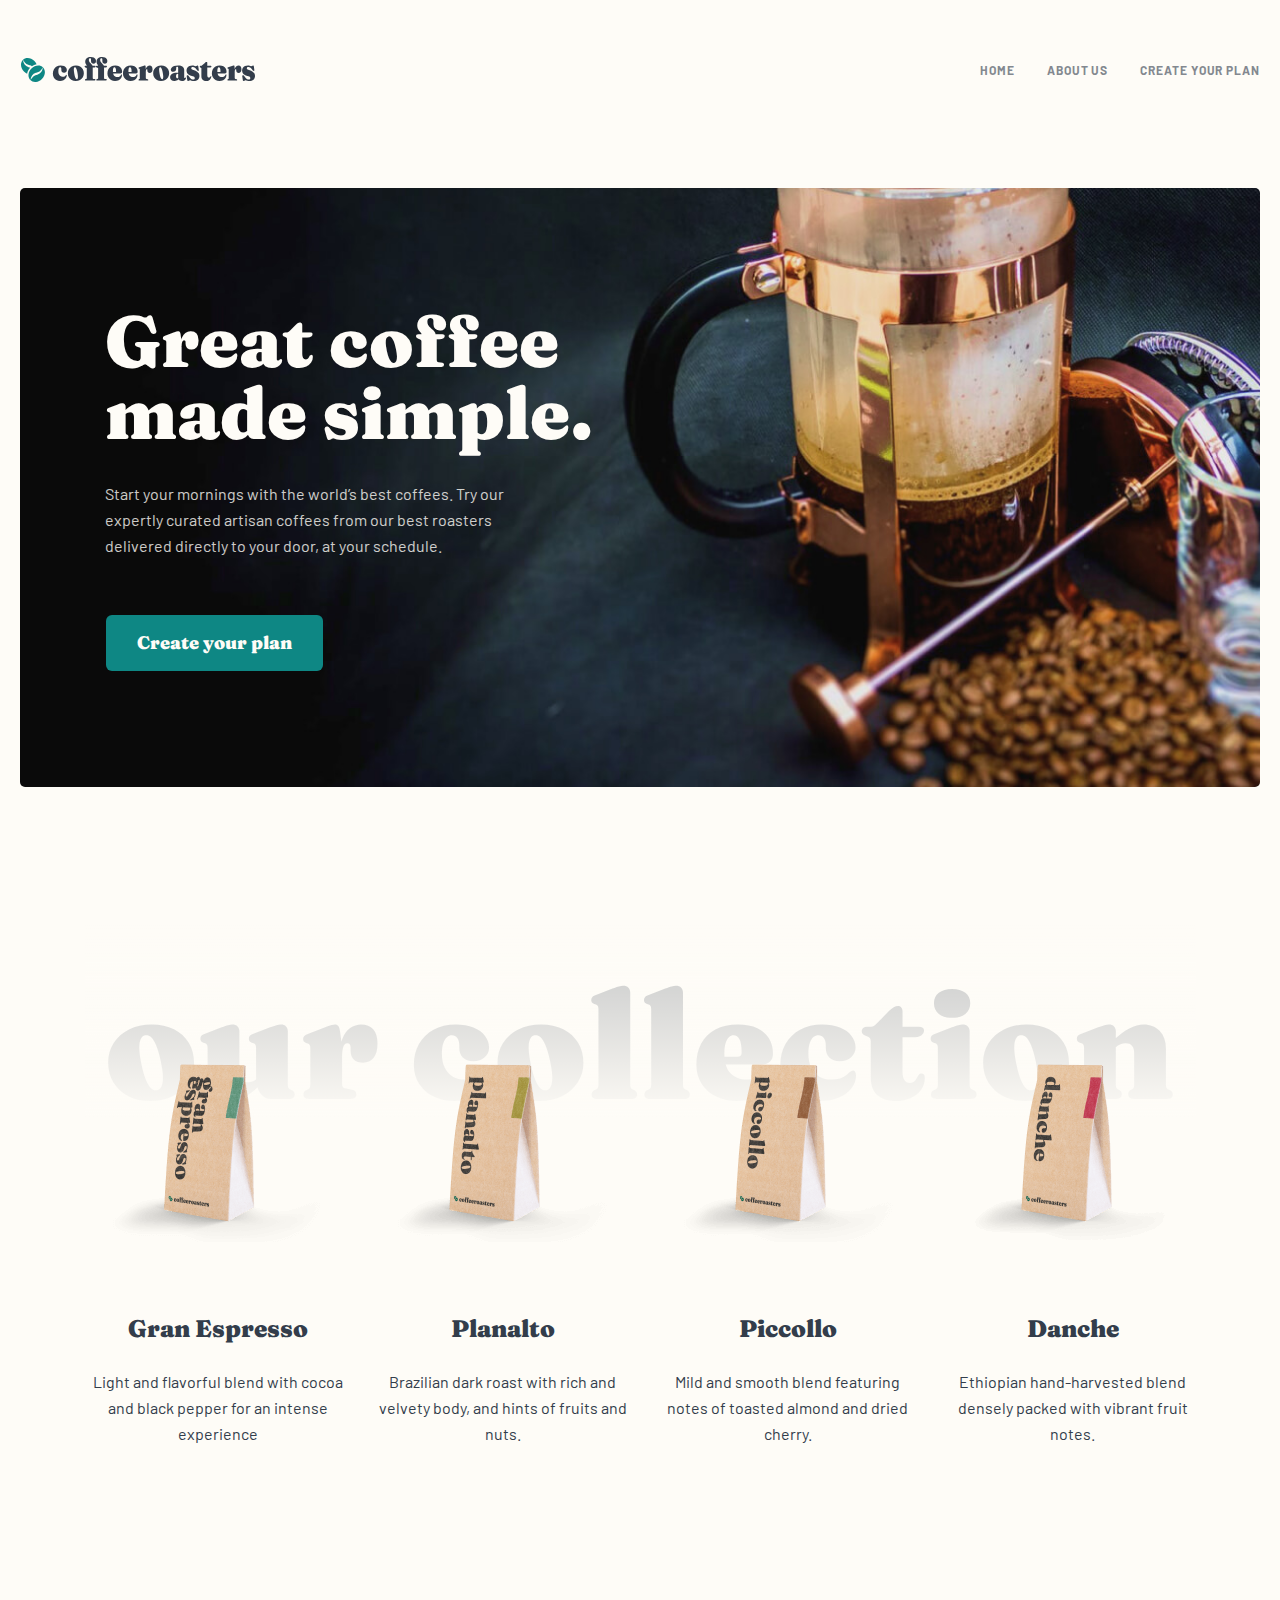
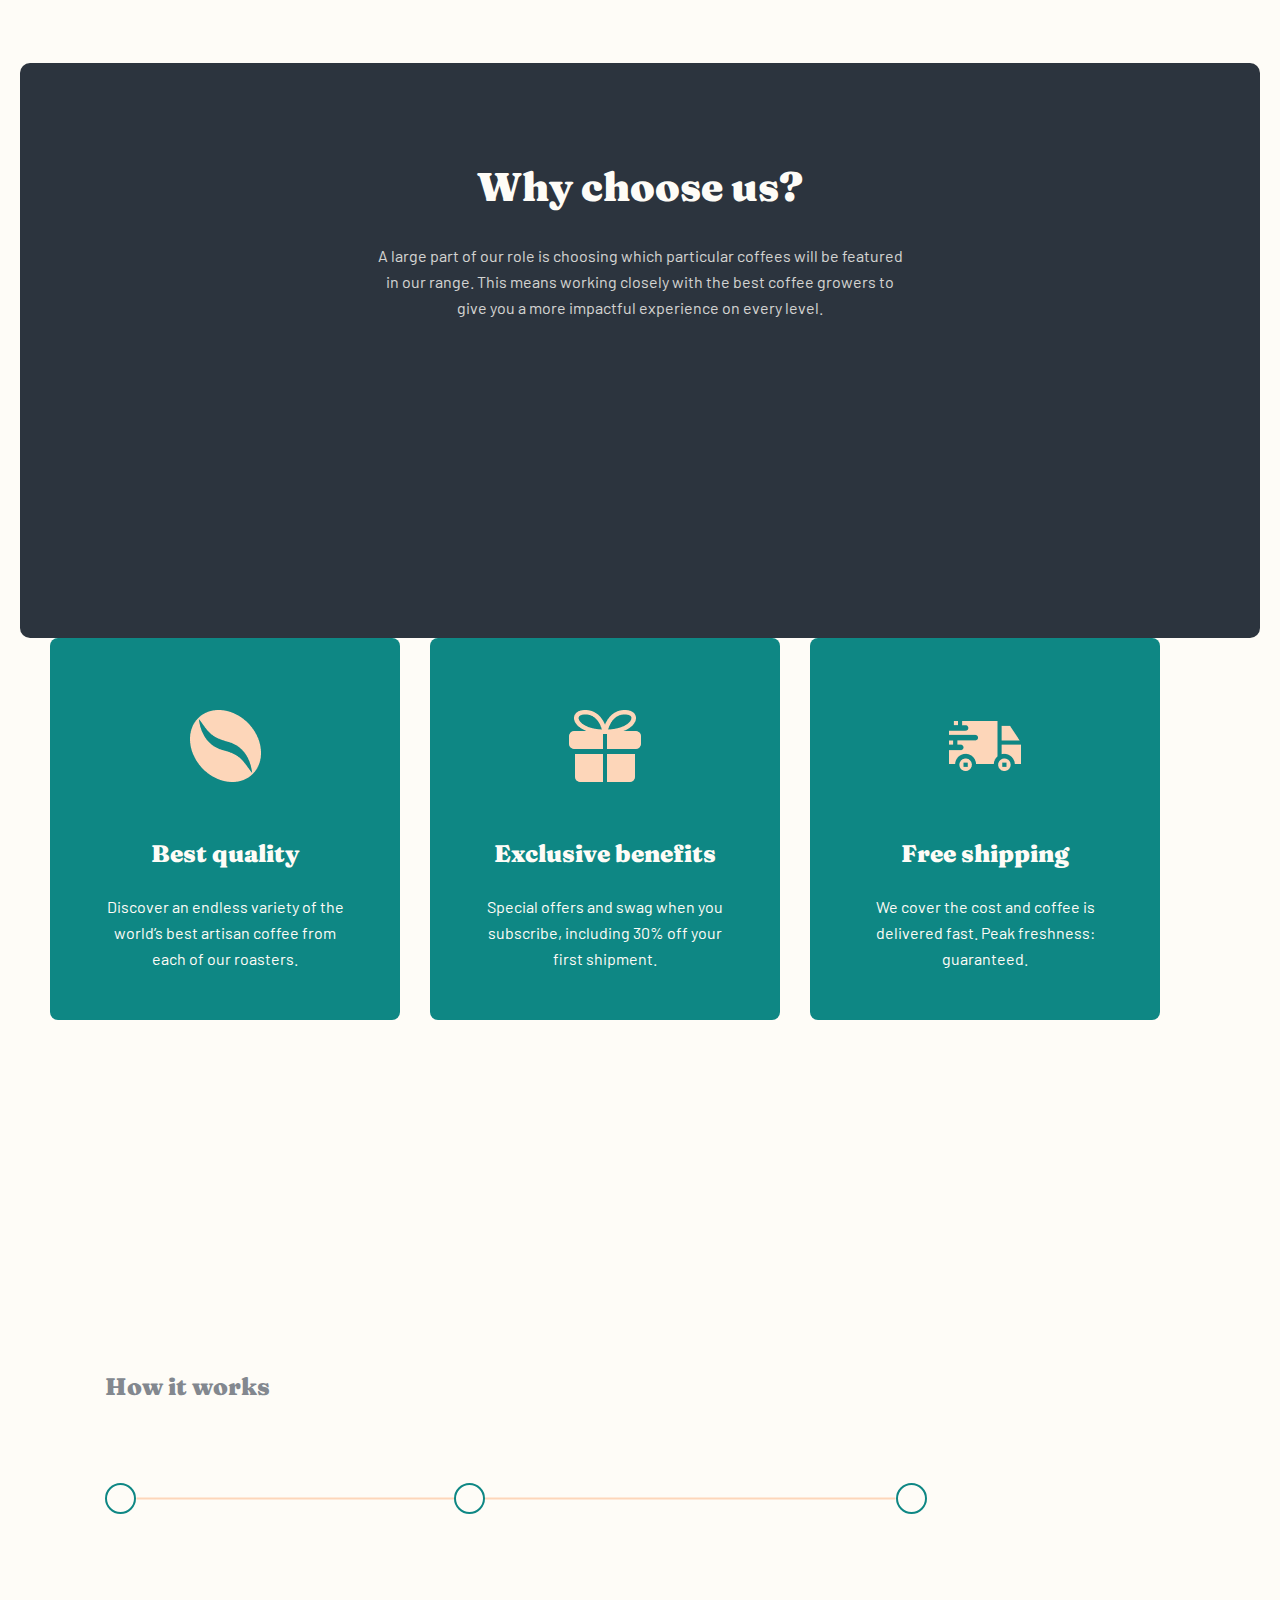
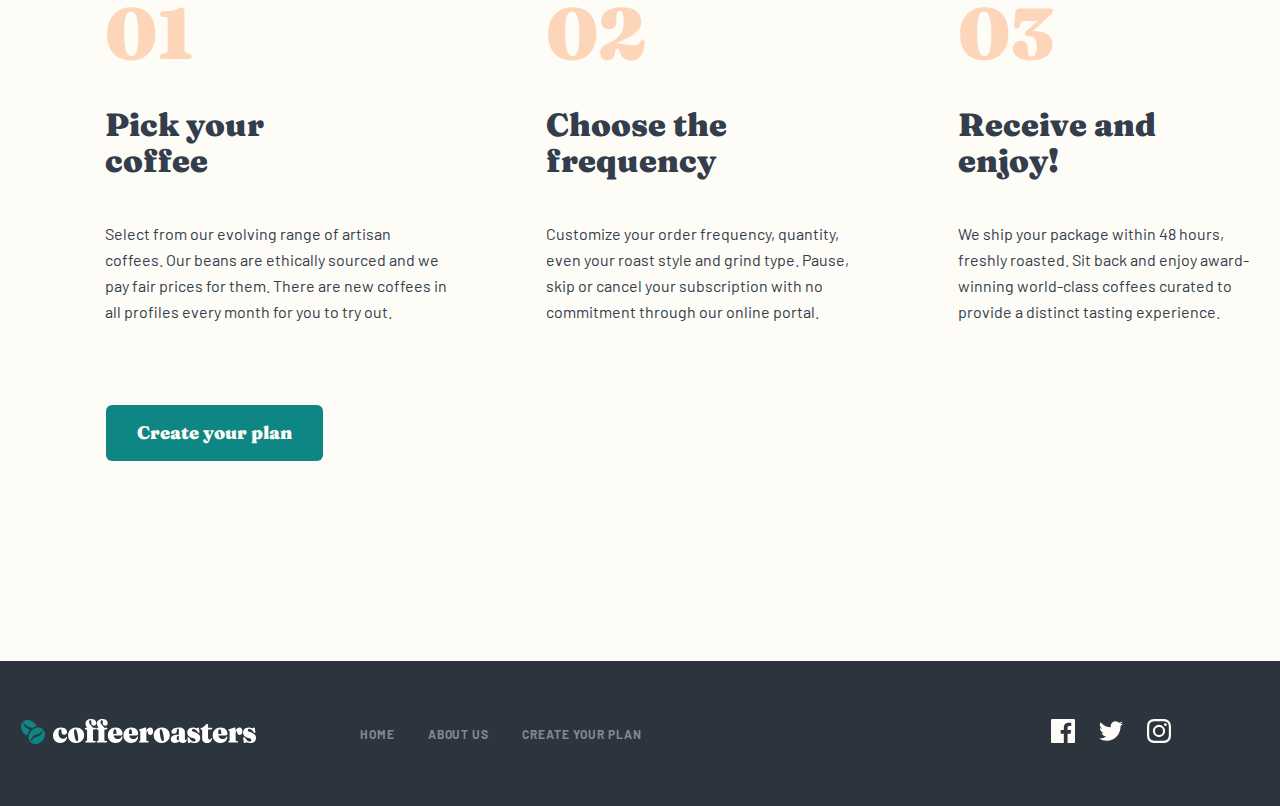
==== commit 74d6eabd: "About section is half done" ====
--- a/index.html
+++ b/index.html
@@ -4,6 +4,7 @@
     <meta charset="UTF-8">
     <meta http-equiv="X-UA-Compatible" content="IE=edge">
     <meta name="viewport" content="width=device-width, initial-scale=1.0">
+    <meta name="description" content="Start your mornings with the world’s best coffees. Try our expertly curated artisan coffees from our best roasters delivered directly to your door, at your schedule"/>
     <title>Coffe Roaster</title>
     <link rel="stylesheet" href="./css/normalize.css">
     <link rel="stylesheet" href="./css/main.css">
@@ -17,17 +18,19 @@
                 <a class="site-logo-link" href="index.html">
                     <img class="site-header-logo" src="./img/home/logo.svg" alt="coffe roaster logo" width="236" height="26">
                 </a>
+                <nav class="site-nav">
                 <ul class="site-header-list">
                     <li class="site-header-item">
-                        <a class="site-header-link" href="#">HOME</a>
+                        <a class="site-header-link" href="./index.html">HOME</a>
                     </li>
                     <li class="site-header-item">
-                        <a class="site-header-link" href="#">ABOUT US</a>
+                        <a class="site-header-link" href="./about.html">ABOUT US</a>
                     </li>
                     <li class="site-header-item">
-                        <a class="site-header-link" href="#">CREATE YOUR PLAN</a>
+                        <a class="site-header-link" href="./createplan.html">CREATE YOUR PLAN</a>
                     </li>
                 </ul>
+            </nav>
             </div>
         </div>
     </header>
@@ -161,13 +164,13 @@
                             </a>
                             <ul class="footer-list">
                                 <li class="footer-item">
-                                    <a class="footer-link" href="#">HOME</a>
+                                    <a class="footer-link" href="./index.html">HOME</a>
                                 </li>
                                 <li class="footer-item">
-                                    <a class="footer-link" href="#">ABOUT US</a>
+                                    <a class="footer-link" href="./about.html">ABOUT US</a>
                                 </li>
                                 <li class="footer-item">
-                                    <a class="footer-link" href="#">CREATE YOUR PLAN</a>
+                                    <a class="footer-link" href="./createplan.html">CREATE YOUR PLAN</a>
                                 </li>
                             </ul>
                             <ul class="footer-social-list">
--- a/css/main.css
+++ b/css/main.css
@@ -116,8 +116,8 @@
     display: flex;
     align-items: center;
     justify-content: space-between;
-    padding-top: 44px;
-    padding-bottom: 45px;
+    margin-top: 44px;
+    margin-bottom: 45px;
 }
 
 .site-header-list {
@@ -310,21 +310,18 @@
 }
 
 .whychoose-us-list {
-    position: absolute;
+    /* position: absolute; */
     display: flex;
     align-items: center;
     justify-content: space-between; 
     list-style: none;
     width: 1110px;
-    top: 346px;
-    margin-right: 40px;
-    margin-left: 40px;
-    padding: 0;
-   
-    
-    
-    
-}
+    /* top: 346px; */
+    padding: 0 ;
+    margin: 0 30px;
+}
+
+
 
 .whychooos-us-item {
     width: 350px;
@@ -536,4 +533,124 @@
 .footer-social-link:active {
     color: #FDD6BA;
 }
-/* FOOTER STYLE END */+/* FOOTER STYLE END */
+
+/* ************************************************************************ */
+
+/* ABOUT STYLE START */
+
+/* ABOUT US STYLE START */
+.about-section {
+    margin-bottom: 168px;
+}
+.about-section__box {
+    padding: 137px 0 137px 85px;
+    border-radius: 10px;
+    background-image: url("../img/about/hero-background.jpg");
+    background-repeat: no-repeat;
+    background-position: center;
+    background-size: cover;
+}
+
+.about-section__title {
+    font-family: 'Fraunces';
+    font-weight: 900;
+    font-size: 40px;
+    line-height: 48px;
+    color: #FEFCF7;
+    margin-top: 0;
+    margin-bottom: 24px;
+}
+
+.about-section__paragraph {
+    width: 445px;
+    font-weight: 400;
+    font-size: 16px;
+    line-height: 26px;
+    color: #FEFCF7;
+    margin: 0;
+}
+
+/* ABOUT US STYLE END */
+
+/* COMMITMENT STYLE START */
+.commitment-section {
+    margin-bottom: 245px;
+}
+
+.commitment-section__wrapper {
+    display: flex;
+    align-items: center;
+}
+
+.commitment-section__textbox {
+    width:540px;
+}
+
+.commitment-section__title {
+    font-family: 'Fraunces';
+    font-style: normal;
+    font-weight: 900;
+    font-size: 40px;
+    line-height: 48px;
+    color: #333D4B;
+}
+
+.commitment-section__paragraph {
+    font-weight: 400;
+    font-size: 16px;
+    line-height: 26px;
+    color: #333D4B;
+    opacity: 0.8;
+}
+
+.commitment-section__img {
+    border-radius: 8px;
+    margin-right: 125px;
+    
+}
+/* COMMITMENT STYLE END */
+
+/* QUALITY STYLE START */
+.quality-section {
+    margin-bottom: 168px;
+}
+
+.quality-section__textbox {
+    position: relative;
+    padding: 88px 0 176px 85px;
+    background-image: url(../img/about/qualityBackground.svg);
+    background-repeat: no-repeat;
+    background-position: center;
+    background-size: cover;
+    border-radius: 10px;
+}
+
+.quality-section__title {
+    font-family: 'Fraunces';
+    font-weight: 900;
+    font-size: 40px;
+    line-height: 48px;
+    color: #FEFCF7;
+}
+
+.quality-section__paragraph {
+    width: 540px;
+    font-weight: 400;
+    font-size: 16px;
+    line-height: 26px;
+    color: #FEFCF7;
+    opacity: 0.8;
+}
+
+.quality-section__img {
+    position: absolute;
+    top: 0;
+}
+
+
+/* QUALITY STYLE END */
+
+
+
+/* ABOUT STYLE END */
